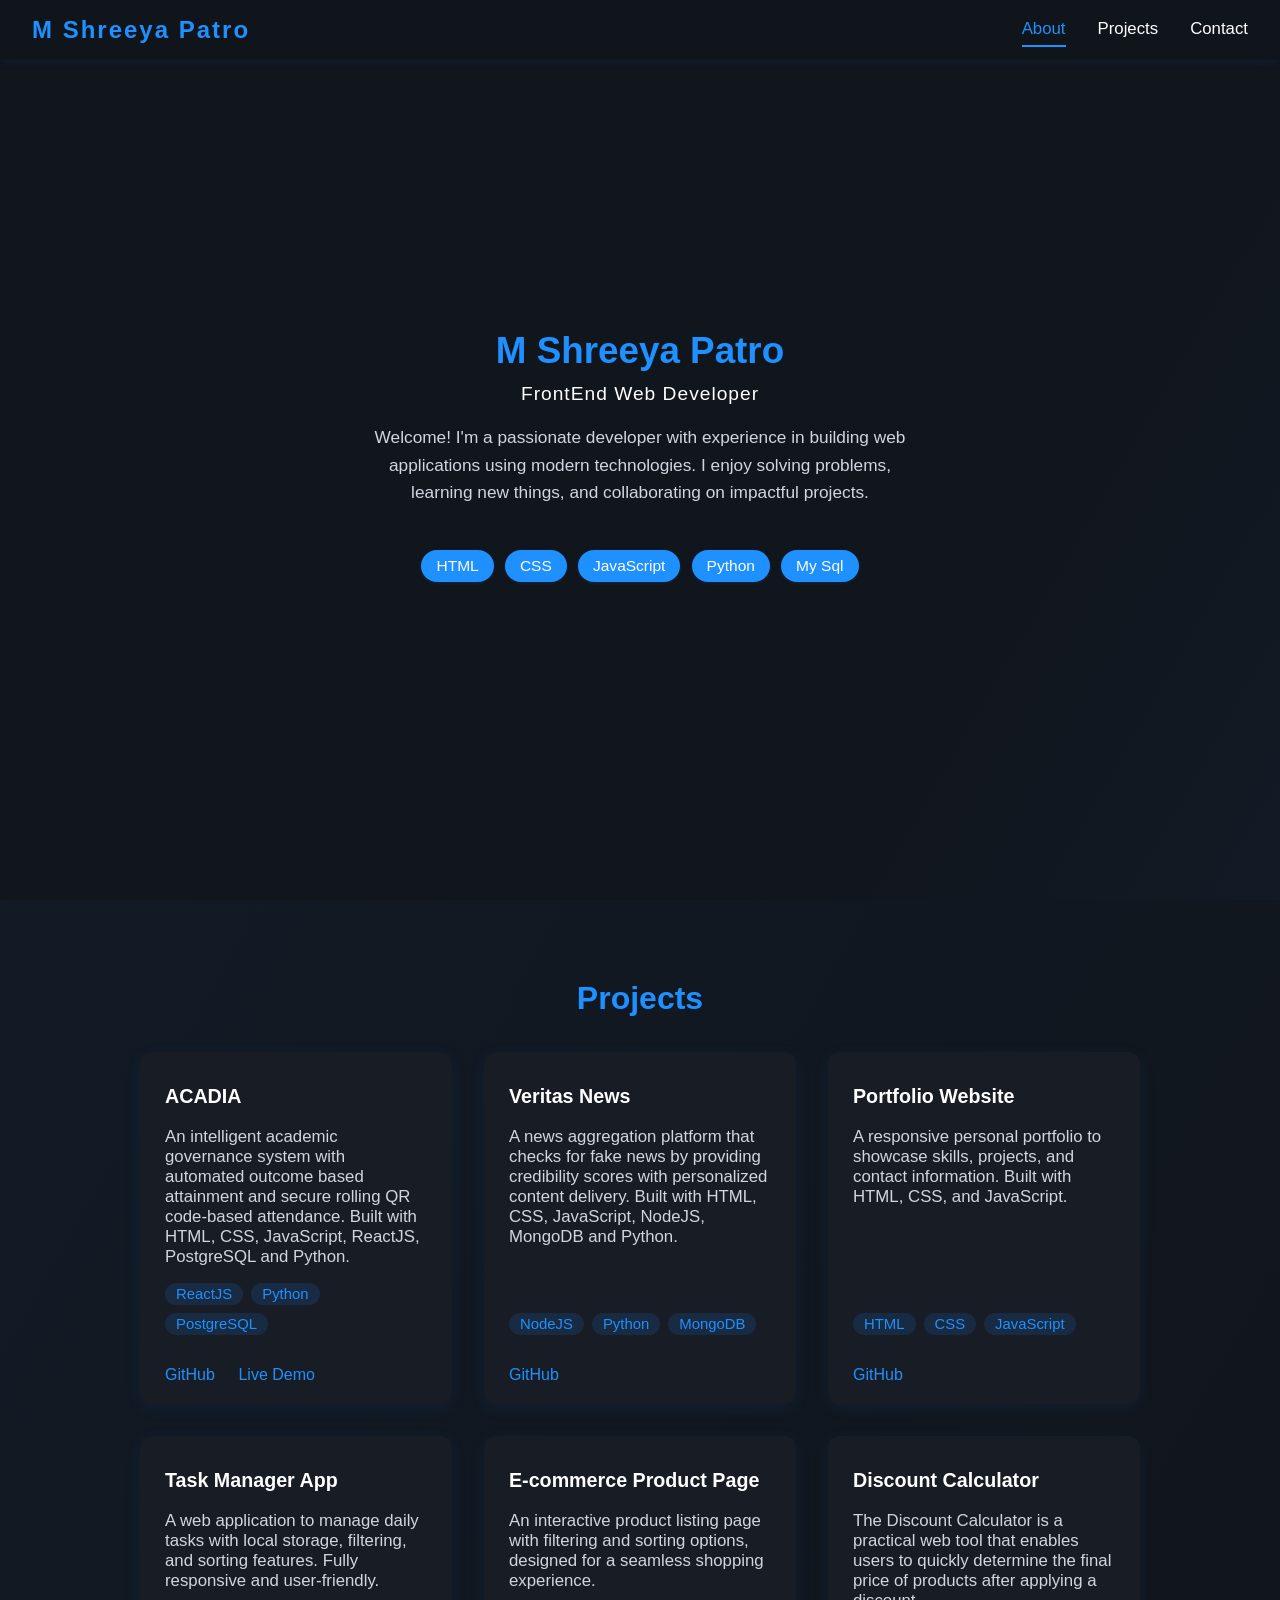
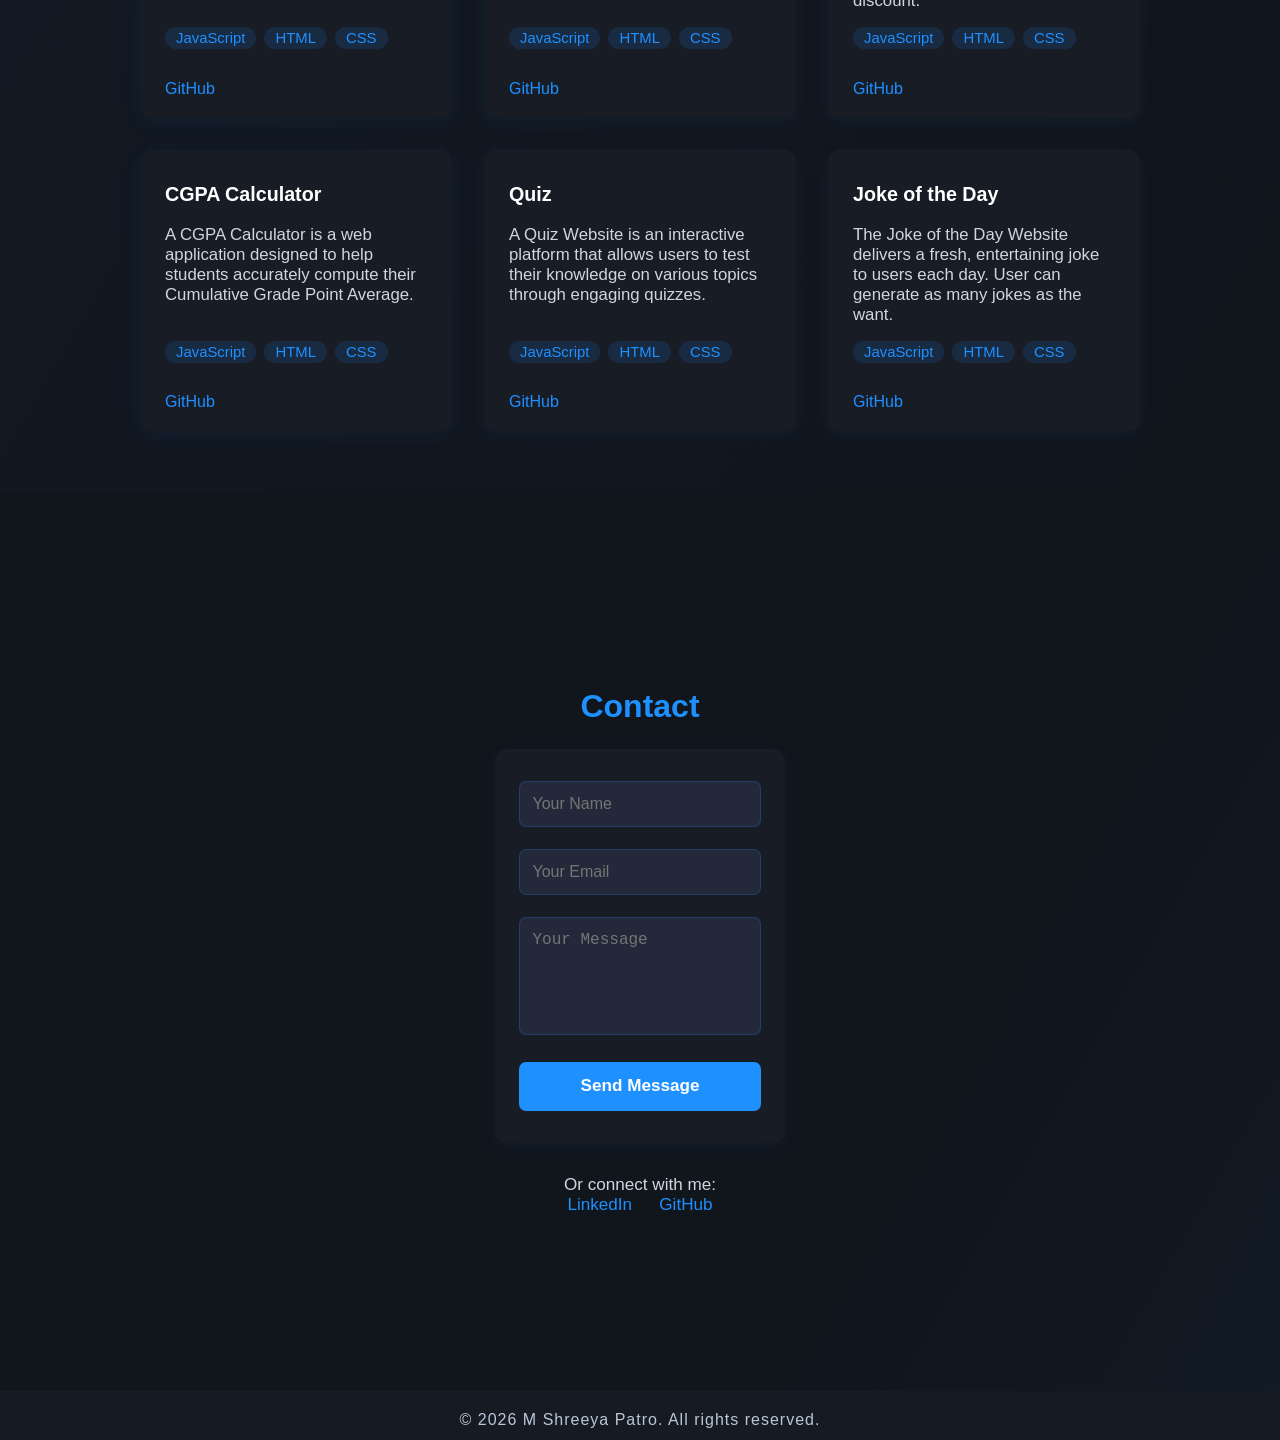
==== index.html @ d3313100 "Rename portfolio.html to index.html" ====
<!DOCTYPE html>
<html lang="en">
<head>
  <meta charset="UTF-8">
  <meta name="viewport" content="width=device-width, initial-scale=1">
  <title>M Shreeya Patro - Portfolio</title>
  <meta name="description" content="Personal portfolio showcasing skills and projects.">
 <link rel="stylesheet" href="portfolio.css">
</head>
<body>
  <!-- NAVIGATION -->
  <nav>
    <a href="#about" class="nav-logo">M Shreeya Patro</a>
    <div class="nav-links" id="navLinks">
      <a href="#about" class="active">About</a>
      <a href="#projects">Projects</a>
      <a href="#contact">Contact</a>
    </div>
    <div class="nav-toggle" id="navToggle" aria-label="Open navigation" tabindex="0">
      <span></span><span></span><span></span>
    </div>
  </nav>

  <!-- ABOUT SECTION -->
  <section id="about">
    
    <div class="about-title">M Shreeya Patro</div>
    <div class="about-role">FrontEnd Web Developer</div>
    <div class="about-desc">
      Welcome! I'm a passionate developer with experience in building web applications using modern technologies.  
      I enjoy solving problems, learning new things, and collaborating on impactful projects.
    </div>
    <div class="about-skills">
      <span class="skill-badge">HTML</span>
      <span class="skill-badge">CSS</span>
      <span class="skill-badge">JavaScript</span>
      <span class="skill-badge">Python</span>
      <span class="skill-badge">My Sql</span>
    </div>
  </section>

  <!-- PROJECTS SECTION -->
  <section id="projects">
    <div class="projects-title">Projects</div>
    <div class="projects-grid">
      <div class="project-card">
        <div class="project-title">ACADIA</div>
        <div class="project-desc">
          An intelligent academic governance system with automated outcome based attainment and secure rolling QR code-based attendance. Built with HTML, CSS, JavaScript, ReactJS, PostgreSQL and Python.
        </div>
        <div class="project-tags">
          <span class="project-tag">ReactJS</span>
          <span class="project-tag">Python</span>
          <span class="project-tag">PostgreSQL</span>
        </div>
        <div class="project-links">
          <a href="https://github.com/mshreeyapatro/ACADIA-CO-PO-MAPPING-SYSTEM" class="project-link" target="_blank">GitHub</a>
          <a href="https://smart-qr-attend.vercel.app/" class="project-link" target="_blank">Live Demo</a>
        </div>
      </div>
      <div class="project-card">
        <div class="project-title">Veritas News</div>
        <div class="project-desc">
          A news aggregation platform that checks for fake news by providing credibility scores with personalized content delivery. Built with HTML, CSS, JavaScript, NodeJS, MongoDB and Python.
        </div>
        <div class="project-tags">
          <span class="project-tag">NodeJS</span>
          <span class="project-tag">Python</span>
          <span class="project-tag">MongoDB</span>
        </div>
        <div class="project-links">
          <a href="https://github.com/mshreeyapatro/Veritas-News" class="project-link" target="_blank">GitHub</a>
        </div>
      </div>
      <div class="project-card">
        <div class="project-title">Portfolio Website</div>
        <div class="project-desc">
          A responsive personal portfolio to showcase skills, projects, and contact information. Built with HTML, CSS, and JavaScript.
        </div>
        <div class="project-tags">
          <span class="project-tag">HTML</span>
          <span class="project-tag">CSS</span>
          <span class="project-tag">JavaScript</span>
        </div>
        <div class="project-links">
          <a href="https://github.com/mshreeyapatro/M_Shreeya_Patro_Portfolio" class="project-link" target="_blank">GitHub</a>
        </div>
      </div>
      <div class="project-card">
        <div class="project-title">Task Manager App</div>
        <div class="project-desc">
          A web application to manage daily tasks with local storage, filtering, and sorting features. Fully responsive and user-friendly.
        </div>
        <div class="project-tags">
          <span class="project-tag">JavaScript</span>
          <span class="project-tag">HTML</span>
          <span class="project-tag">CSS</span>
        </div>
        <div class="project-links">
          <a href="https://github.com/mshreeyapatro/Task-4-Portfolio-Task-Manager-Product-Listing-Page" class="project-link" target="_blank">GitHub</a>
        </div>
      </div>
      <div class="project-card">
        <div class="project-title">E-commerce Product Page</div>
        <div class="project-desc">
          An interactive product listing page with filtering and sorting options, designed for a seamless shopping experience.
        </div>
        <div class="project-tags">
          <span class="project-tag">JavaScript</span>
          <span class="project-tag">HTML</span>
          <span class="project-tag">CSS</span>
        </div>
        <div class="project-links">
          <a href="https://github.com/mshreeyapatro/Task-4-Portfolio-Task-Manager-Product-Listing-Page" class="project-link" target="_blank">GitHub</a>
        </div>
      </div>
       <div class="project-card">
        <div class="project-title">Discount Calculator</div>
        <div class="project-desc">
          The Discount Calculator is a practical web tool that enables users to quickly determine the final price of products after applying a discount.
        </div>
        <div class="project-tags">
          <span class="project-tag">JavaScript</span>
          <span class="project-tag">HTML</span>
          <span class="project-tag">CSS</span>
        </div>
        <div class="project-links">
          <a href="https://github.com/mshreeyapatro/Task1-Discount-Calculator-Project" class="project-link" target="_blank">GitHub</a>
        </div>
      </div>
       <div class="project-card">
        <div class="project-title">CGPA Calculator</div>
        <div class="project-desc">
          A CGPA Calculator is a web application designed to help students accurately compute their Cumulative Grade Point Average. 
        </div>
        <div class="project-tags">
          <span class="project-tag">JavaScript</span>
          <span class="project-tag">HTML</span>
          <span class="project-tag">CSS</span>
        </div>
        <div class="project-links">
          <a href="https://github.com/mshreeyapatro/Task-2-CGPA-Calculator" class="project-link" target="_blank">GitHub</a>
        </div>
      </div>
       <div class="project-card">
        <div class="project-title">Quiz </div>
        <div class="project-desc">
          A Quiz Website is an interactive platform that allows users to test their knowledge on various topics through engaging quizzes. 
        </div>
        <div class="project-tags">
          <span class="project-tag">JavaScript</span>
          <span class="project-tag">HTML</span>
          <span class="project-tag">CSS</span>
        </div>
        <div class="project-links">
          <a href="https://github.com/mshreeyapatro/Task-3-Quiz-and-Joke-Website" class="project-link" target="_blank">GitHub</a>
        </div>
      </div>
       <div class="project-card">
        <div class="project-title">Joke of the Day</div>
        <div class="project-desc">
          The Joke of the Day Website delivers a fresh, entertaining joke to users each day. User can generate as many jokes as the want.
        </div>
        <div class="project-tags">
          <span class="project-tag">JavaScript</span>
          <span class="project-tag">HTML</span>
          <span class="project-tag">CSS</span>
        </div>
        <div class="project-links">
          <a href="https://github.com/mshreeyapatro/Task-3-Quiz-and-Joke-Website" class="project-link" target="_blank">GitHub</a>
        </div>
      </div>
    </div>
  </section>

  <!-- CONTACT SECTION -->
  <section id="contact">
    <div class="contact-title">Contact</div>
    <form class="contact-form" id="contactForm" autocomplete="off">
      <input type="text" name="name" placeholder="Your Name" required>
      <input type="email" name="email" placeholder="Your Email" required>
      <textarea name="message" rows="5" placeholder="Your Message" required></textarea>
      <button type="submit">Send Message</button>
      <div id="formMsg" style="color:var(--blue);font-size:1.05rem;margin-top:0.5rem;display:none;"></div>
    </form>
    <div class="contact-info">
      <div>Or connect with me:</div>
      <a href="https://linkedin.com/m-shreeya-patro/" target="_blank">LinkedIn</a>
      <a href="https://github.com/mshreeyapatro" target="_blank">GitHub</a>
    </div>
  </section>

  <footer>
    &copy; 2026 M Shreeya Patro. All rights reserved.
  </footer>

 <script src="portfolio.js"></script>
</body>
</html>
---- portfolio.css ----
:root {
    --black: #11151c;
    --blue: #1e90ff;
    --white: #ffffff;
    --gray: #f6f7fb;
    --nav-height: 60px;
}
* { box-sizing: border-box; margin: 0; padding: 0; }
html { scroll-behavior: smooth; }
body {
    font-family: 'Segoe UI', 'Arial', sans-serif;
    background: var(--black);
    color: var(--white);
    min-height: 100vh;
}
/* NAVIGATION */
nav {
    position: fixed;
    top: 0; left: 0; right: 0;
    height: var(--nav-height);
    background: rgba(17,21,28,0.97);
    display: flex;
    align-items: center;
    justify-content: space-between;
    padding: 0 2rem;
    z-index: 100;
    box-shadow: 0 2px 8px rgba(30,144,255,0.08);
}
.nav-logo {
    font-size: 1.5rem;
    font-weight: bold;
    letter-spacing: 2px;
    color: var(--blue);
    text-decoration: none;
}
.nav-links {
    display: flex;
    gap: 2rem;
}
.nav-links a {
    color: var(--white);
    text-decoration: none;
    font-size: 1.05rem;
    font-weight: 500;
    padding: 6px 0;
    border-bottom: 2px solid transparent;
    transition: border-color 0.2s;
}
.nav-links a:hover, .nav-links a.active {
    border-bottom: 2px solid var(--blue);
    color: var(--blue);
}
.nav-toggle {
    display: none;
    flex-direction: column;
    cursor: pointer;
    gap: 4px;
}
.nav-toggle span {
    width: 26px;
    height: 3px;
    background: var(--white);
    border-radius: 2px;
    transition: all 0.3s;
}
/* HERO / ABOUT SECTION */
section {
    padding: 80px 0 60px 0;
    min-height: 100vh;
    display: flex;
    align-items: center;
    justify-content: center;
    flex-direction: column;
    scroll-margin-top: var(--nav-height);
}
#about {
    background: linear-gradient(120deg, var(--black) 70%, #1e90ff0a 100%);
    text-align: center;
}
.avatar {
    width: 120px;
    height: 120px;
    border-radius: 50%;
    object-fit: cover;
    border: 4px solid var(--blue);
    margin-bottom: 1.5rem;
    background: var(--gray);
}
.about-title {
    font-size: 2.3rem;
    font-weight: bold;
    margin-bottom: 0.7rem;
    color: var(--blue);
}
.about-role {
    font-size: 1.2rem;
    color: var(--white);
    margin-bottom: 1.2rem;
    letter-spacing: 1px;
}
.about-desc {
    max-width: 550px;
    margin: 0 auto 1.5rem auto;
    color: #d0d6e0;
    font-size: 1.08rem;
    line-height: 1.6;
}
.about-skills {
    margin-top: 1.2rem;
    display: flex;
    flex-wrap: wrap;
    gap: 0.7rem;
    justify-content: center;
}
.skill-badge {
    background: var(--blue);
    color: var(--white);
    border-radius: 16px;
    padding: 7px 15px;
    font-size: 0.97rem;
    font-weight: 500;
    box-shadow: 0 1px 4px #1e90ff22;
    margin-bottom: 0.5rem;
}
/* PROJECTS SECTION */
#projects {
    background: linear-gradient(120deg, #1e90ff0a 0%, var(--black) 100%);
}
.projects-title {
    font-size: 2rem;
    color: var(--blue);
    margin-bottom: 2.2rem;
    text-align: center;
    font-weight: bold;
}
.projects-grid {
    display: grid;
    grid-template-columns: repeat(auto-fit, minmax(310px, 1fr));
    gap: 2rem;
    max-width: 1000px;
    margin: 0 auto;
}
.project-card {
    background: #181c25;
    border-radius: 12px;
    box-shadow: 0 4px 18px #1e90ff11;
    padding: 2rem 1.5rem 1.2rem 1.5rem;
    display: flex;
    flex-direction: column;
    gap: 1rem;
    transition: transform 0.15s, box-shadow 0.2s;
    border: 1.5px solid transparent;
}
.project-card:hover {
    transform: translateY(-7px) scale(1.02);
    box-shadow: 0 8px 32px #1e90ff22;
    border-color: var(--blue);
}
.project-title {
    color: var(--white);
    font-size: 1.23rem;
    font-weight: 600;
    margin-bottom: 0.2rem;
}
.project-desc {
    color: #d0d6e0;
    font-size: 1.05rem;
    flex: 1;
}
.project-tags {
    display: flex;
    gap: 0.5rem;
    flex-wrap: wrap;
    margin-bottom: 0.4rem;
}
.project-tag {
    background: #1e90ff22;
    color: var(--blue);
    border-radius: 12px;
    padding: 3px 11px;
    font-size: 0.93rem;
    font-weight: 500;
}
.project-links {
    margin-top: 0.5rem;
}
.project-link {
    color: var(--blue);
    text-decoration: none;
    font-weight: 500;
    margin-right: 1.2rem;
    transition: color 0.2s;
}
.project-link:hover {
    color: #63b3ff;
    text-decoration: underline;
}
/* CONTACT SECTION */
#contact {
    background: linear-gradient(120deg, var(--black) 70%, #1e90ff0a 100%);
}
.contact-title {
    font-size: 2rem;
    color: var(--blue);
    margin-bottom: 1.5rem;
    font-weight: bold;
    text-align: center;
}
.contact-form {
    max-width: 420px;
    margin: 0 auto;
    background: #181c25;
    border-radius: 12px;
    padding: 2rem 1.5rem;
    box-shadow: 0 4px 18px #1e90ff11;
    display: flex;
    flex-direction: column;
    gap: 1.1rem;
}
.contact-form input, .contact-form textarea {
    width: 100%;
    padding: 0.8rem;
    border-radius: 7px;
    border: 1.5px solid #1e90ff33;
    background: #23293a;
    color: var(--white);
    font-size: 1rem;
    margin-bottom: 0.3rem;
    transition: border-color 0.2s;
    resize: none;
}
.contact-form input:focus, .contact-form textarea:focus {
    outline: none;
    border-color: var(--blue);
}
.contact-form button {
    background: var(--blue);
    color: var(--white);
    border: none;
    border-radius: 7px;
    padding: 0.9rem 0;
    font-size: 1.07rem;
    font-weight: 600;
    cursor: pointer;
    transition: background 0.2s;
    margin-top: 0.3rem;
}
.contact-form button:hover {
    background: #156fcc;
}
.contact-info {
    margin-top: 2rem;
    text-align: center;
    color: #d0d6e0;
    font-size: 1.07rem;
}
.contact-info a {
    color: var(--blue);
    text-decoration: none;
    margin: 0 0.7rem;
    font-weight: 500;
}
.contact-info a:hover {
    text-decoration: underline;
    color: #63b3ff;
}
/* FOOTER */
footer {
    text-align: center;
    padding: 1.2rem 0 0.7rem 0;
    color: #b9c7d8;
    font-size: 1rem;
    background: #161a22;
    margin-top: 0;
    letter-spacing: 1px;
}
/* RESPONSIVE */
@media (max-width: 900px) {
    .projects-grid {
    grid-template-columns: 1fr;
    }
    nav {
    padding: 0 1rem;
    }
}
@media (max-width: 700px) {
    .about-title { font-size: 1.55rem; }
    .projects-title, .contact-title { font-size: 1.3rem; }
    section { padding: 70px 0 45px 0; }
    .contact-form { padding: 1.2rem 0.7rem; }
}
@media (max-width: 600px) {
    nav {
    flex-direction: row;
    padding: 0 0.7rem;
    height: auto;
    }
    .nav-links {
    position: absolute;
    top: var(--nav-height);
    left: 0;
    width: 100vw;
    background: #181c25ee;
    flex-direction: column;
    gap: 0;
    display: none;
    z-index: 99;
    }
    .nav-links.open {
    display: flex;
    animation: fadeIn 0.2s;
    }
    .nav-links a {
    padding: 16px 0;
    border-bottom: 1px solid #23293a;
    text-align: center;
    font-size: 1.13rem;
    }
    .nav-toggle {
    display: flex;
    }
    section {
    padding: 65px 0 40px 0;
    }
}
@keyframes fadeIn {
    from { opacity: 0; }
    to { opacity: 1; }
}
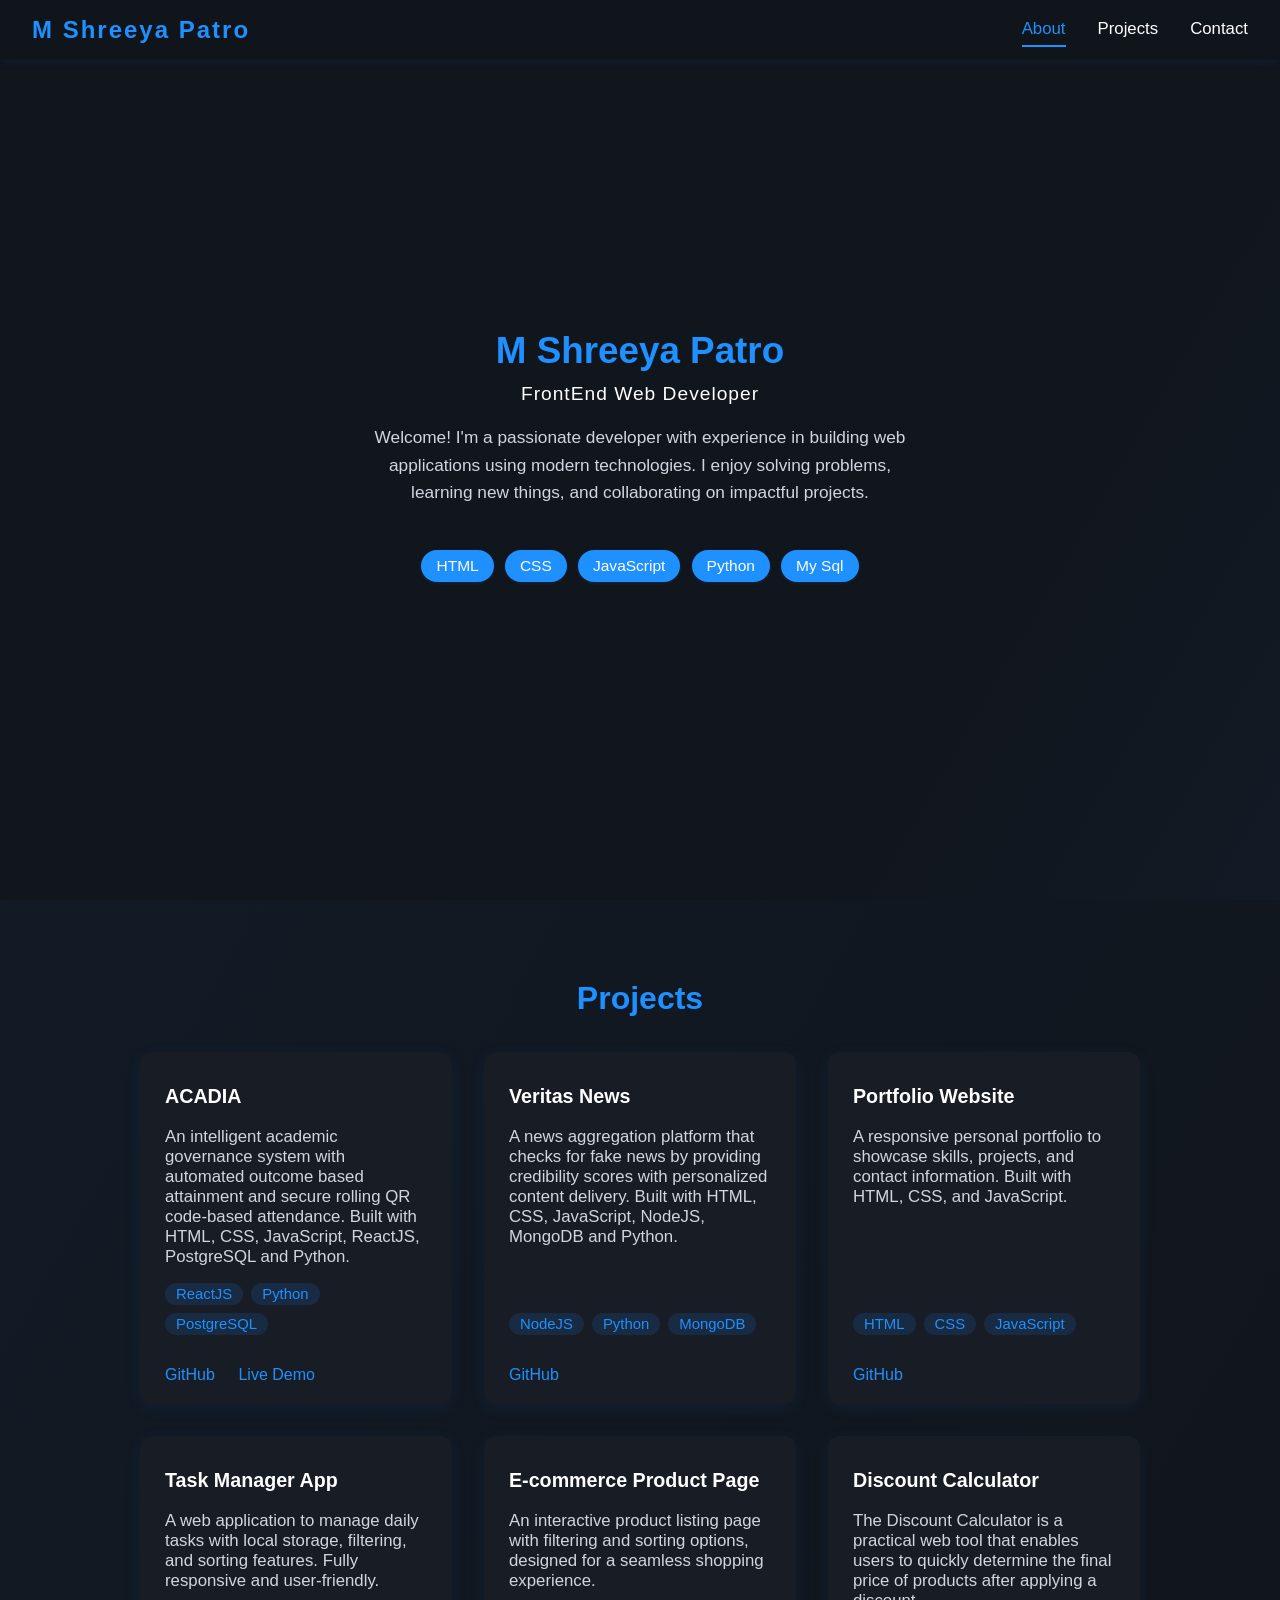
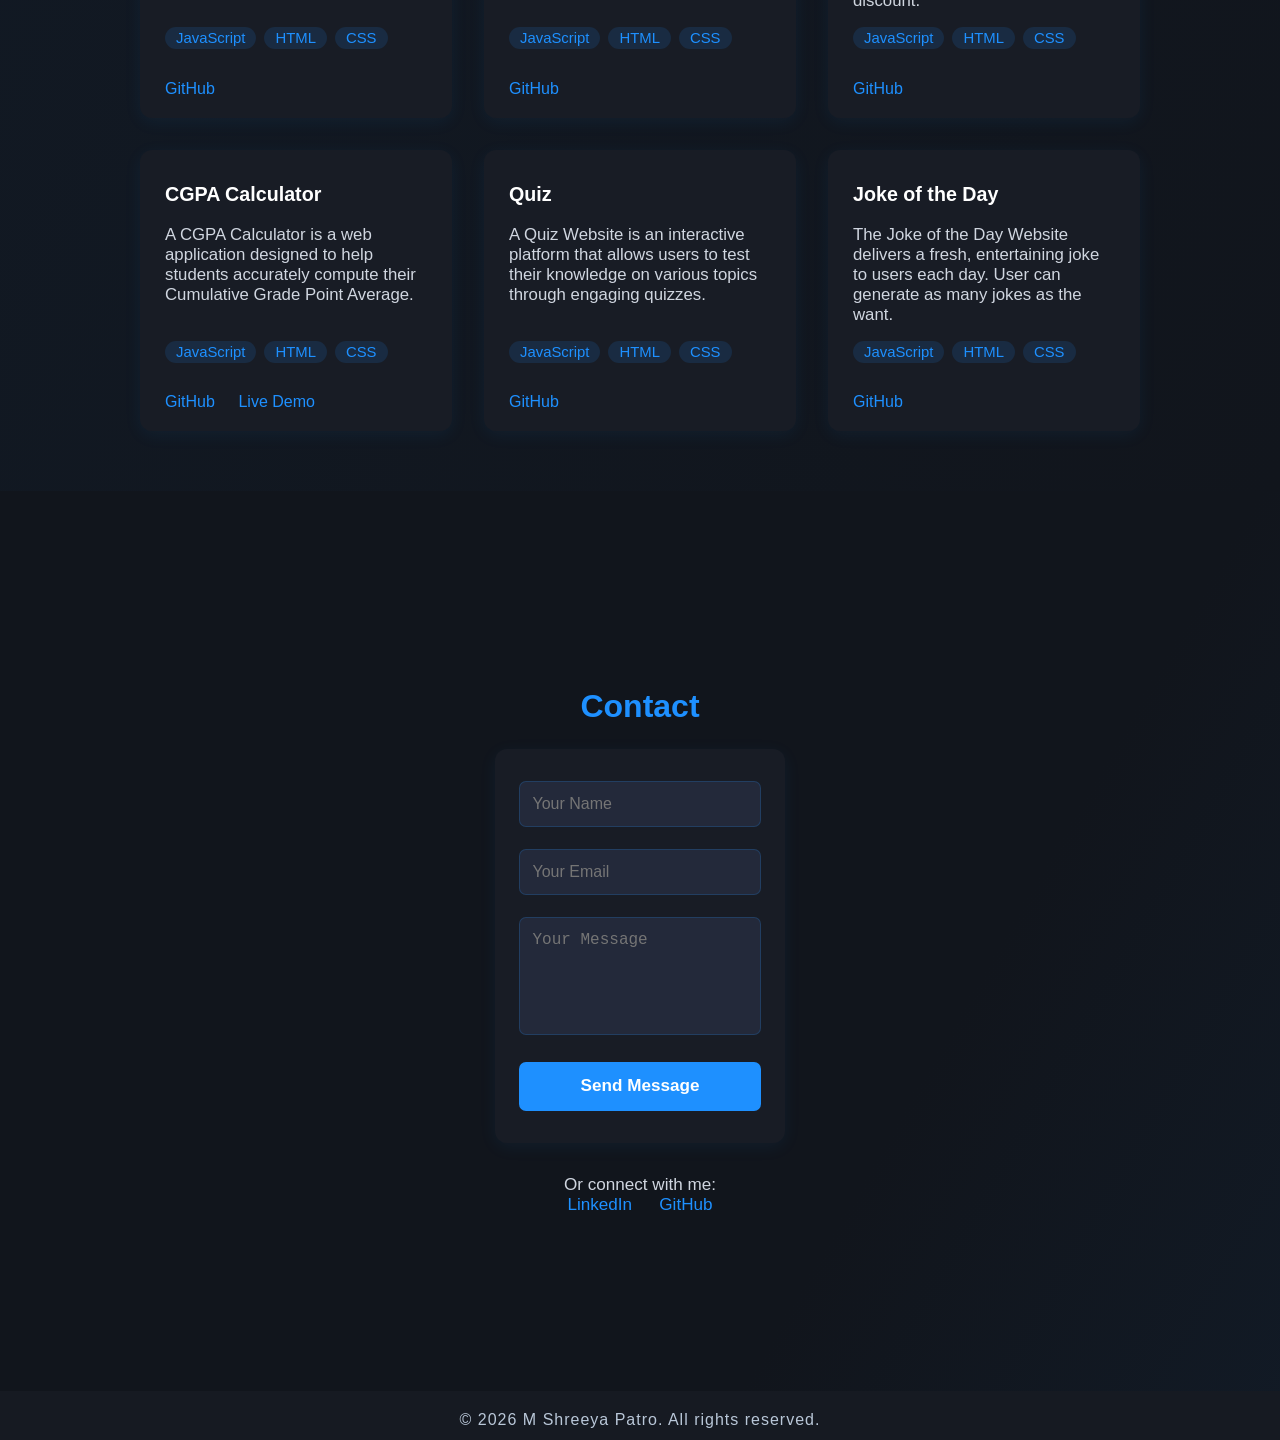
==== commit 1c3fb331: "Resolve merge conflicts" ====
--- a/index.html
+++ b/index.html
@@ -140,6 +140,7 @@
         </div>
         <div class="project-links">
           <a href="https://github.com/mshreeyapatro/Task-2-CGPA-Calculator" class="project-link" target="_blank">GitHub</a>
+          <a href="https://mshreeyapatro.github.io/Task-2-CGPA-Calculator/" class="project-link" target="_blank">Live Demo</a>
         </div>
       </div>
        <div class="project-card">
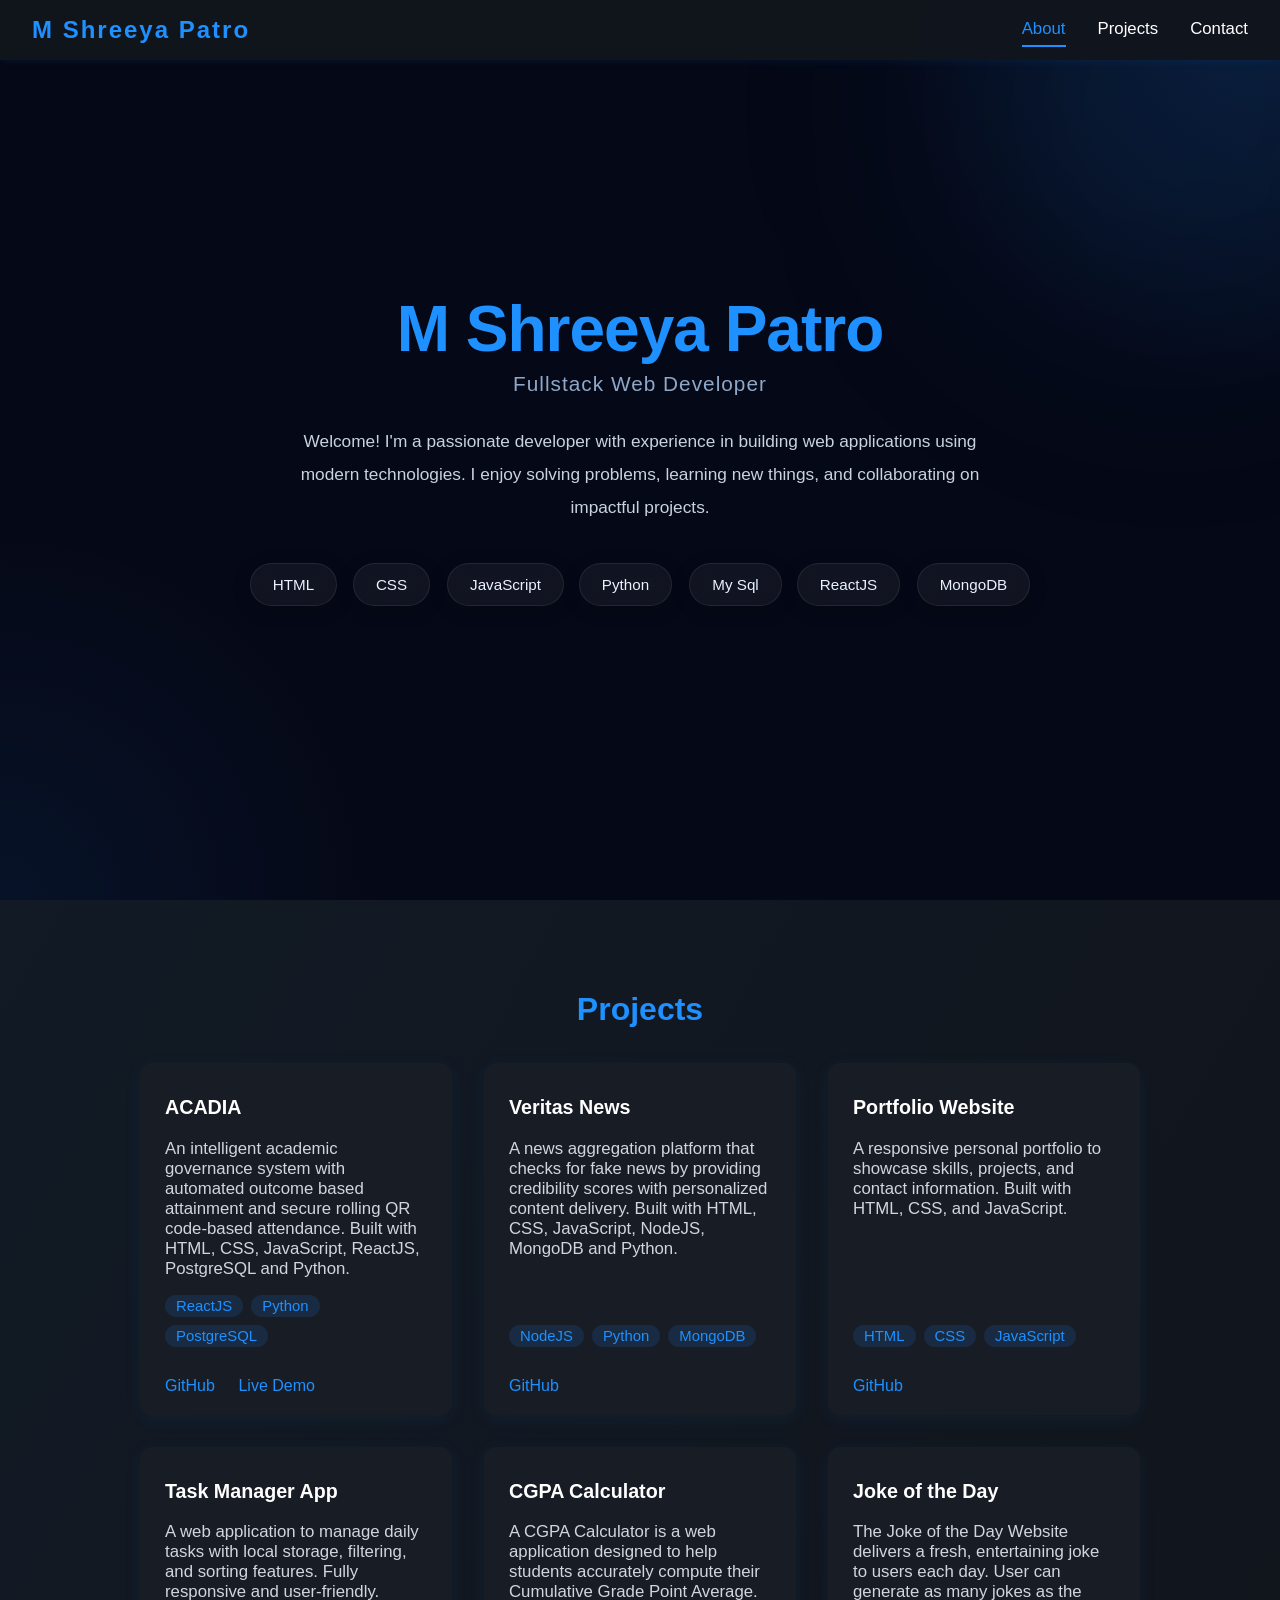
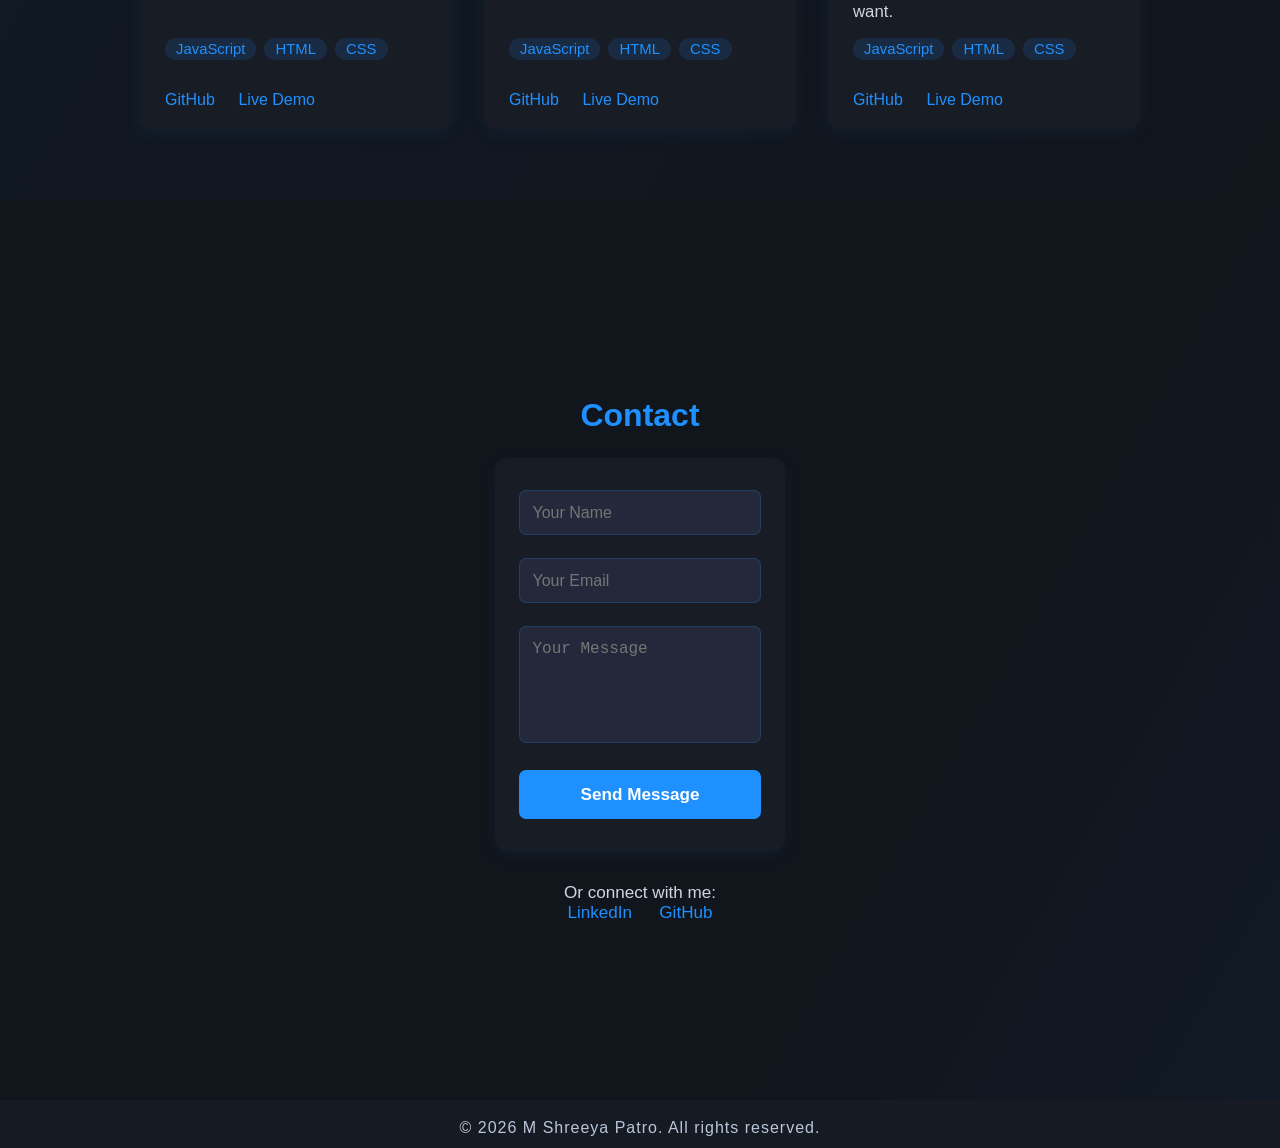
==== commit 39f53eec: "first commit" ====
--- a/index.html
+++ b/index.html
@@ -6,6 +6,9 @@
   <title>M Shreeya Patro - Portfolio</title>
   <meta name="description" content="Personal portfolio showcasing skills and projects.">
  <link rel="stylesheet" href="portfolio.css">
+ <style>
+  html { scroll-behavior: smooth; }
+</style>
 </head>
 <body>
   <!-- NAVIGATION -->
@@ -23,20 +26,24 @@
 
   <!-- ABOUT SECTION -->
   <section id="about">
+    <div class="about-content">
+      <div class="about-title">M Shreeya Patro</div>
+        <div class="about-role">Fullstack Web Developer</div>
+        <div class="about-desc">
+          Welcome! I'm a passionate developer with experience in building web applications using modern technologies.  
+          I enjoy solving problems, learning new things, and collaborating on impactful projects.
+        </div>
+        <div class="about-skills">
+          <span class="skill-badge">HTML</span>
+          <span class="skill-badge">CSS</span>
+          <span class="skill-badge">JavaScript</span>
+          <span class="skill-badge">Python</span>
+          <span class="skill-badge">My Sql</span>
+          <span class="skill-badge">ReactJS</span>
+          <span class="skill-badge">MongoDB</span>
+        </div>
+    </div>
     
-    <div class="about-title">M Shreeya Patro</div>
-    <div class="about-role">FrontEnd Web Developer</div>
-    <div class="about-desc">
-      Welcome! I'm a passionate developer with experience in building web applications using modern technologies.  
-      I enjoy solving problems, learning new things, and collaborating on impactful projects.
-    </div>
-    <div class="about-skills">
-      <span class="skill-badge">HTML</span>
-      <span class="skill-badge">CSS</span>
-      <span class="skill-badge">JavaScript</span>
-      <span class="skill-badge">Python</span>
-      <span class="skill-badge">My Sql</span>
-    </div>
   </section>
 
   <!-- PROJECTS SECTION -->
@@ -98,34 +105,7 @@
         </div>
         <div class="project-links">
           <a href="https://github.com/mshreeyapatro/Task-4-Portfolio-Task-Manager-Product-Listing-Page" class="project-link" target="_blank">GitHub</a>
-        </div>
-      </div>
-      <div class="project-card">
-        <div class="project-title">E-commerce Product Page</div>
-        <div class="project-desc">
-          An interactive product listing page with filtering and sorting options, designed for a seamless shopping experience.
-        </div>
-        <div class="project-tags">
-          <span class="project-tag">JavaScript</span>
-          <span class="project-tag">HTML</span>
-          <span class="project-tag">CSS</span>
-        </div>
-        <div class="project-links">
-          <a href="https://github.com/mshreeyapatro/Task-4-Portfolio-Task-Manager-Product-Listing-Page" class="project-link" target="_blank">GitHub</a>
-        </div>
-      </div>
-       <div class="project-card">
-        <div class="project-title">Discount Calculator</div>
-        <div class="project-desc">
-          The Discount Calculator is a practical web tool that enables users to quickly determine the final price of products after applying a discount.
-        </div>
-        <div class="project-tags">
-          <span class="project-tag">JavaScript</span>
-          <span class="project-tag">HTML</span>
-          <span class="project-tag">CSS</span>
-        </div>
-        <div class="project-links">
-          <a href="https://github.com/mshreeyapatro/Task1-Discount-Calculator-Project" class="project-link" target="_blank">GitHub</a>
+          <a href="https://mshreeyapatro.github.io/Tasklio_Smart_Todo_List/" class="project-link" target="_blank">Live Demo</a>
         </div>
       </div>
        <div class="project-card">
@@ -143,21 +123,7 @@
           <a href="https://mshreeyapatro.github.io/Task-2-CGPA-Calculator/" class="project-link" target="_blank">Live Demo</a>
         </div>
       </div>
-       <div class="project-card">
-        <div class="project-title">Quiz </div>
-        <div class="project-desc">
-          A Quiz Website is an interactive platform that allows users to test their knowledge on various topics through engaging quizzes. 
-        </div>
-        <div class="project-tags">
-          <span class="project-tag">JavaScript</span>
-          <span class="project-tag">HTML</span>
-          <span class="project-tag">CSS</span>
-        </div>
-        <div class="project-links">
-          <a href="https://github.com/mshreeyapatro/Task-3-Quiz-and-Joke-Website" class="project-link" target="_blank">GitHub</a>
-        </div>
-      </div>
-       <div class="project-card">
+      <div class="project-card">
         <div class="project-title">Joke of the Day</div>
         <div class="project-desc">
           The Joke of the Day Website delivers a fresh, entertaining joke to users each day. User can generate as many jokes as the want.
@@ -169,6 +135,7 @@
         </div>
         <div class="project-links">
           <a href="https://github.com/mshreeyapatro/Task-3-Quiz-and-Joke-Website" class="project-link" target="_blank">GitHub</a>
+          <a href ="https://mshreeyapatro.github.io/Joke_of_the_day/" class="project-link" target="_blank">Live Demo</a>
         </div>
       </div>
     </div>
--- a/portfolio.css
+++ b/portfolio.css
@@ -1,4 +1,3 @@
-
 :root {
     --black: #11151c;
     --blue: #1e90ff;
@@ -66,7 +65,7 @@
 }
 /* HERO / ABOUT SECTION */
 section {
-    padding: 80px 0 60px 0;
+    padding: 50px 0 30px 0;
     min-height: 100vh;
     display: flex;
     align-items: center;
@@ -75,9 +74,41 @@
     scroll-margin-top: var(--nav-height);
 }
 #about {
-    background: linear-gradient(120deg, var(--black) 70%, #1e90ff0a 100%);
-    text-align: center;
-}
+    min-height: 100vh;
+    padding: 120px 8%;
+    display: flex;
+    flex-direction: column;
+    justify-content: center;
+    align-items: center;
+    background:
+        radial-gradient(circle at top right, rgba(30,144,255,0.12), transparent 25%),
+        radial-gradient(circle at bottom left, rgba(30,144,255,0.08), transparent 25%),
+        #050816;
+    text-align: center;
+    position: relative;
+    overflow: hidden;
+}
+
+/* Optional glowing background effect */
+#about::before {
+    content: "";
+    position: absolute;
+    width: 450px;
+    height: 450px;
+    background: rgba(30,144,255,0.08);
+    filter: blur(120px);
+    border-radius: 50%;
+    top: -120px;
+    right: -120px;
+    z-index: 0;
+}
+
+.about-content {
+    position: relative;
+    z-index: 1;
+    max-width: 800px;
+}
+
 .avatar {
     width: 120px;
     height: 120px;
@@ -88,40 +119,57 @@
     background: var(--gray);
 }
 .about-title {
-    font-size: 2.3rem;
-    font-weight: bold;
-    margin-bottom: 0.7rem;
-    color: var(--blue);
+    font-size: 4rem;
+    font-weight: 800;
+    color: #1e90ff;
+    margin-bottom: 0.5rem;
+    letter-spacing: -1px;
+    line-height: 1.1;
+}
+.about-title span {
+    color: #1e90ff;
 }
 .about-role {
-    font-size: 1.2rem;
-    color: var(--white);
-    margin-bottom: 1.2rem;
+    font-size: 1.3rem;
+    color: #8ea8c9;
+    margin-bottom: 1.8rem;
     letter-spacing: 1px;
+    font-weight: 500;
 }
 .about-desc {
-    max-width: 550px;
-    margin: 0 auto 1.5rem auto;
-    color: #d0d6e0;
+    max-width: 700px;
+    margin: 0 auto;
+    color: #c8d2e0;
     font-size: 1.08rem;
-    line-height: 1.6;
+    line-height: 1.9;
+    margin-bottom: 2.5rem;
 }
 .about-skills {
     margin-top: 1.2rem;
     display: flex;
+    justify-content: center;
     flex-wrap: wrap;
-    gap: 0.7rem;
-    justify-content: center;
-}
+    gap: 1rem;
+}
+/* Professional Skill Buttons */
 .skill-badge {
-    background: var(--blue);
-    color: var(--white);
-    border-radius: 16px;
-    padding: 7px 15px;
-    font-size: 0.97rem;
-    font-weight: 500;
-    box-shadow: 0 1px 4px #1e90ff22;
-    margin-bottom: 0.5rem;
+    padding: 12px 22px;
+    border-radius: 999px;
+    background: rgba(255,255,255,0.05);
+    border: 1px solid rgba(255,255,255,0.08);
+    color: #eaf2ff;
+    font-size: 0.95rem;
+    font-weight: 500;
+    backdrop-filter: blur(10px);
+    transition: all 0.3s ease;
+    cursor: default;
+    box-shadow: 0 4px 20px rgba(0,0,0,0.15);
+}
+.skill-badge:hover {
+    transform: translateY(-4px);
+    background: #1e90ff;
+    border-color: #1e90ff;
+    box-shadow: 0 8px 25px rgba(30,144,255,0.35);
 }
 /* PROJECTS SECTION */
 #projects {
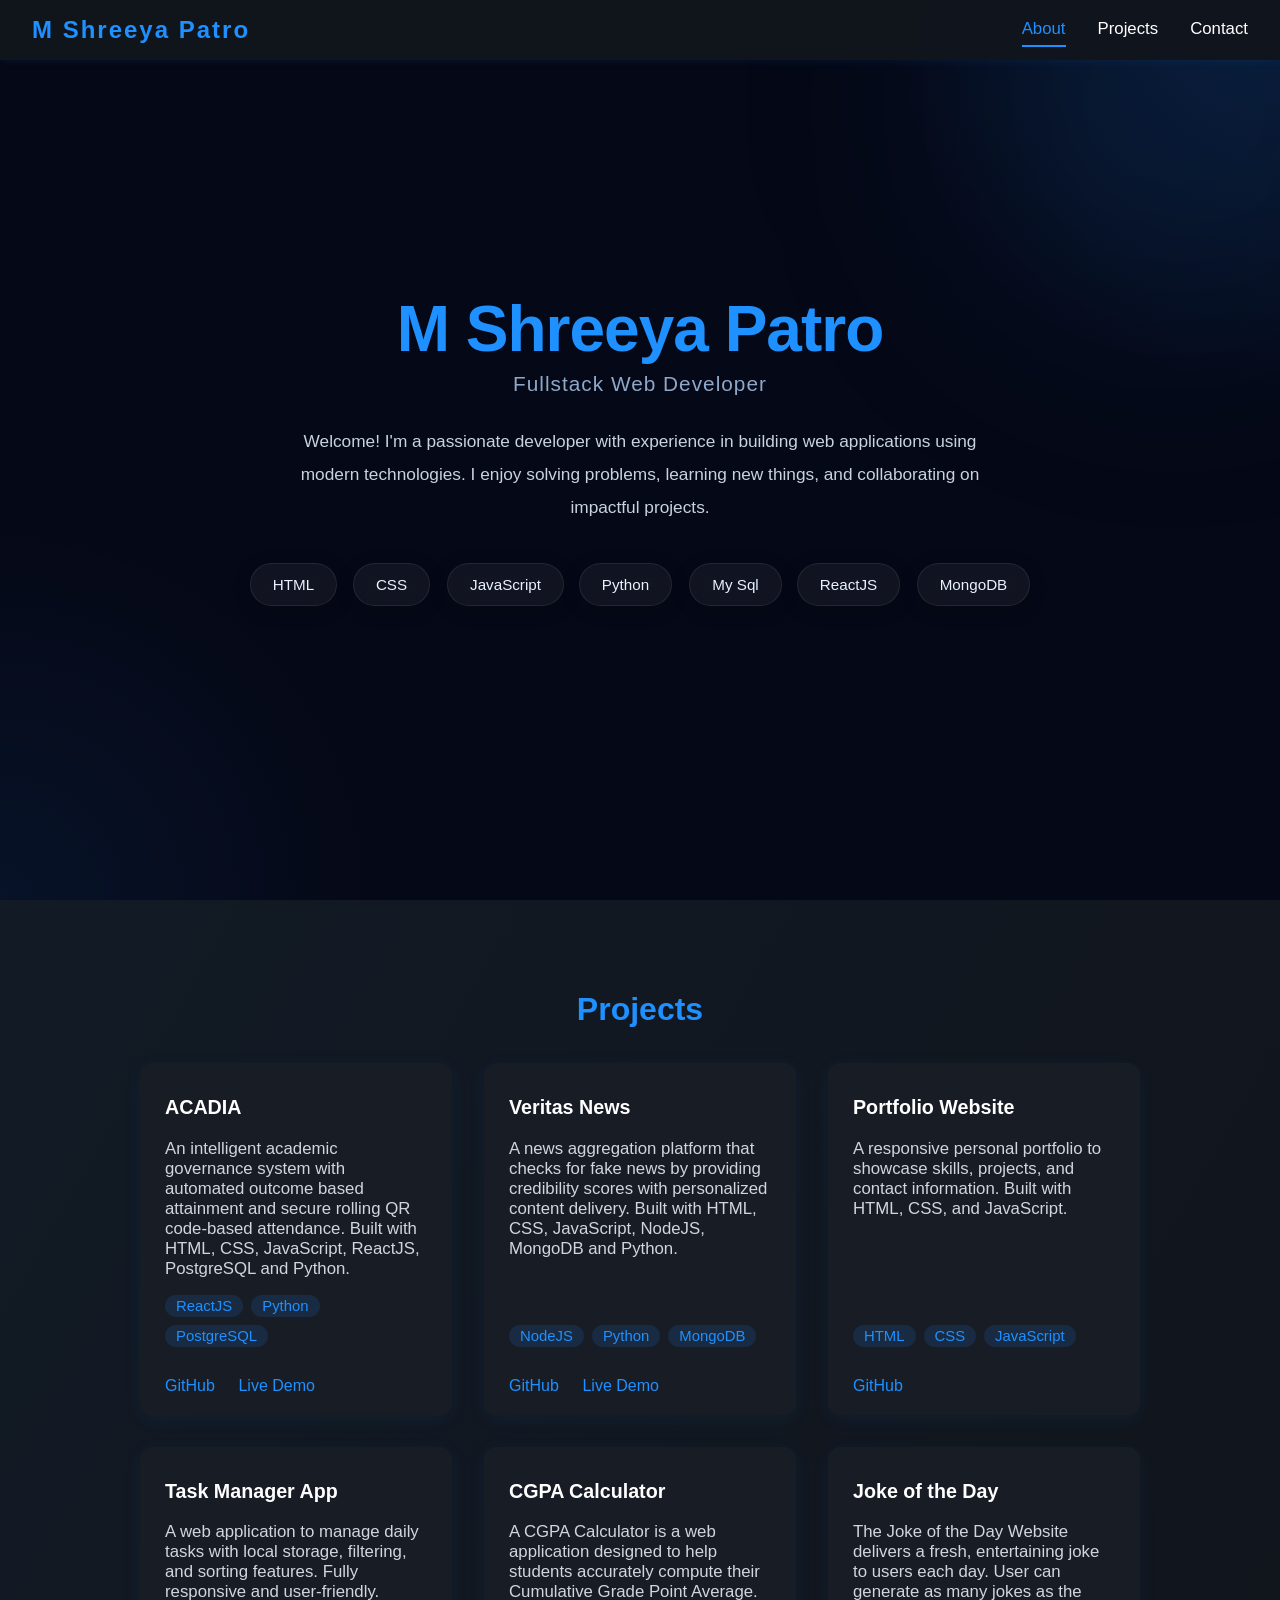
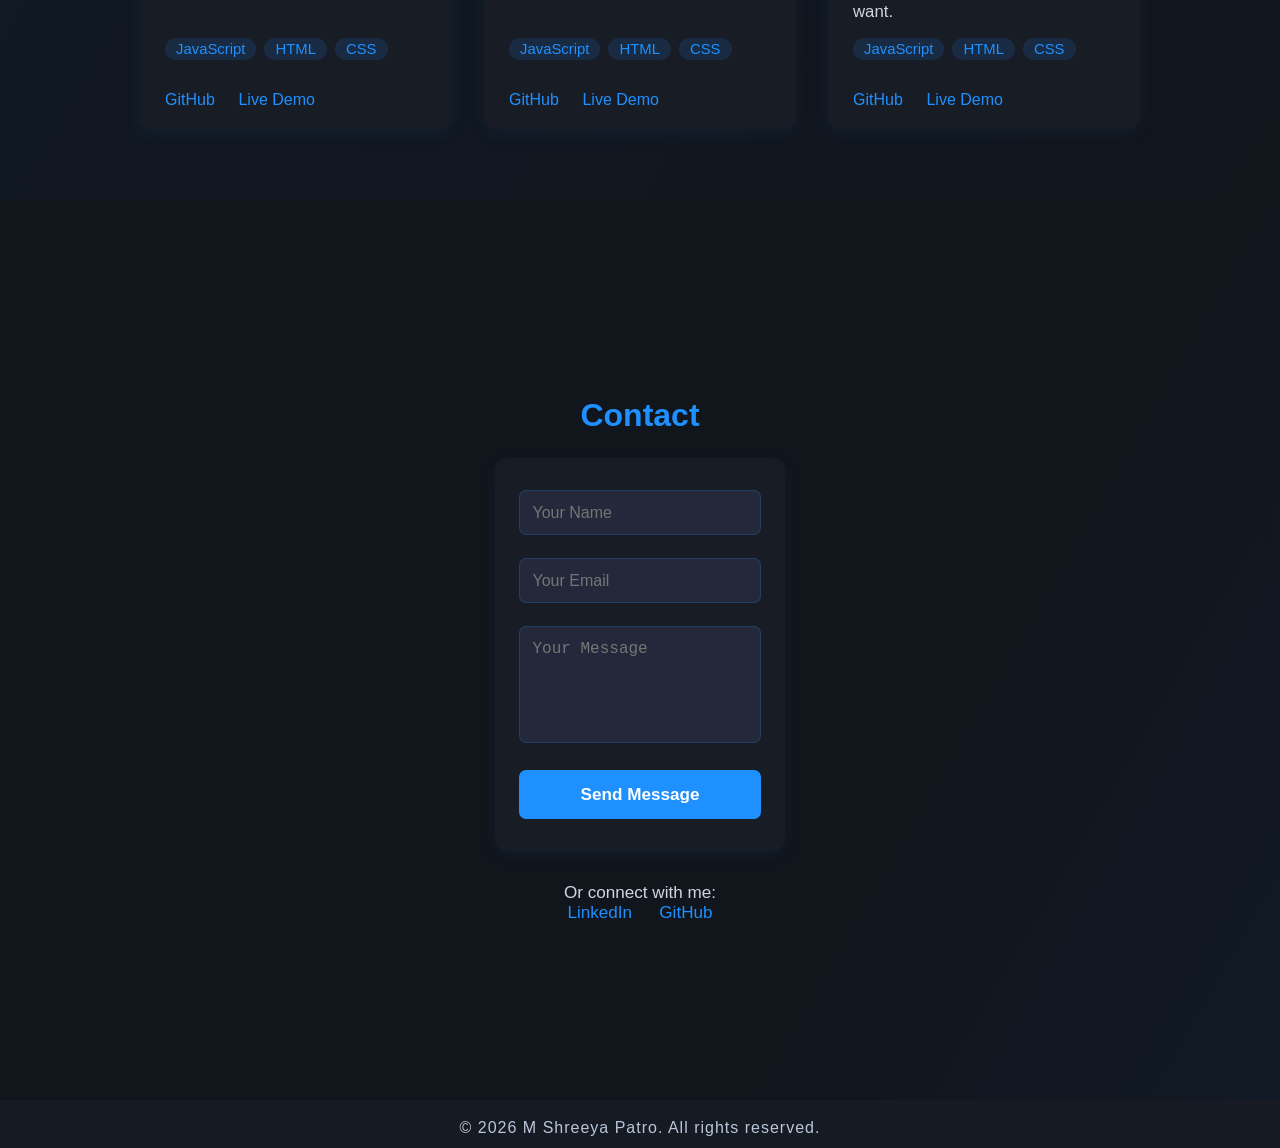
==== commit e2ca0f7b: "Project pushed" ====
--- a/index.html
+++ b/index.html
@@ -77,6 +77,7 @@
         </div>
         <div class="project-links">
           <a href="https://github.com/mshreeyapatro/Veritas-News" class="project-link" target="_blank">GitHub</a>
+          <a href="https://veritas-news-navy.vercel.app/" class="project-link" target="_blank">Live Demo</a>
         </div>
       </div>
       <div class="project-card">
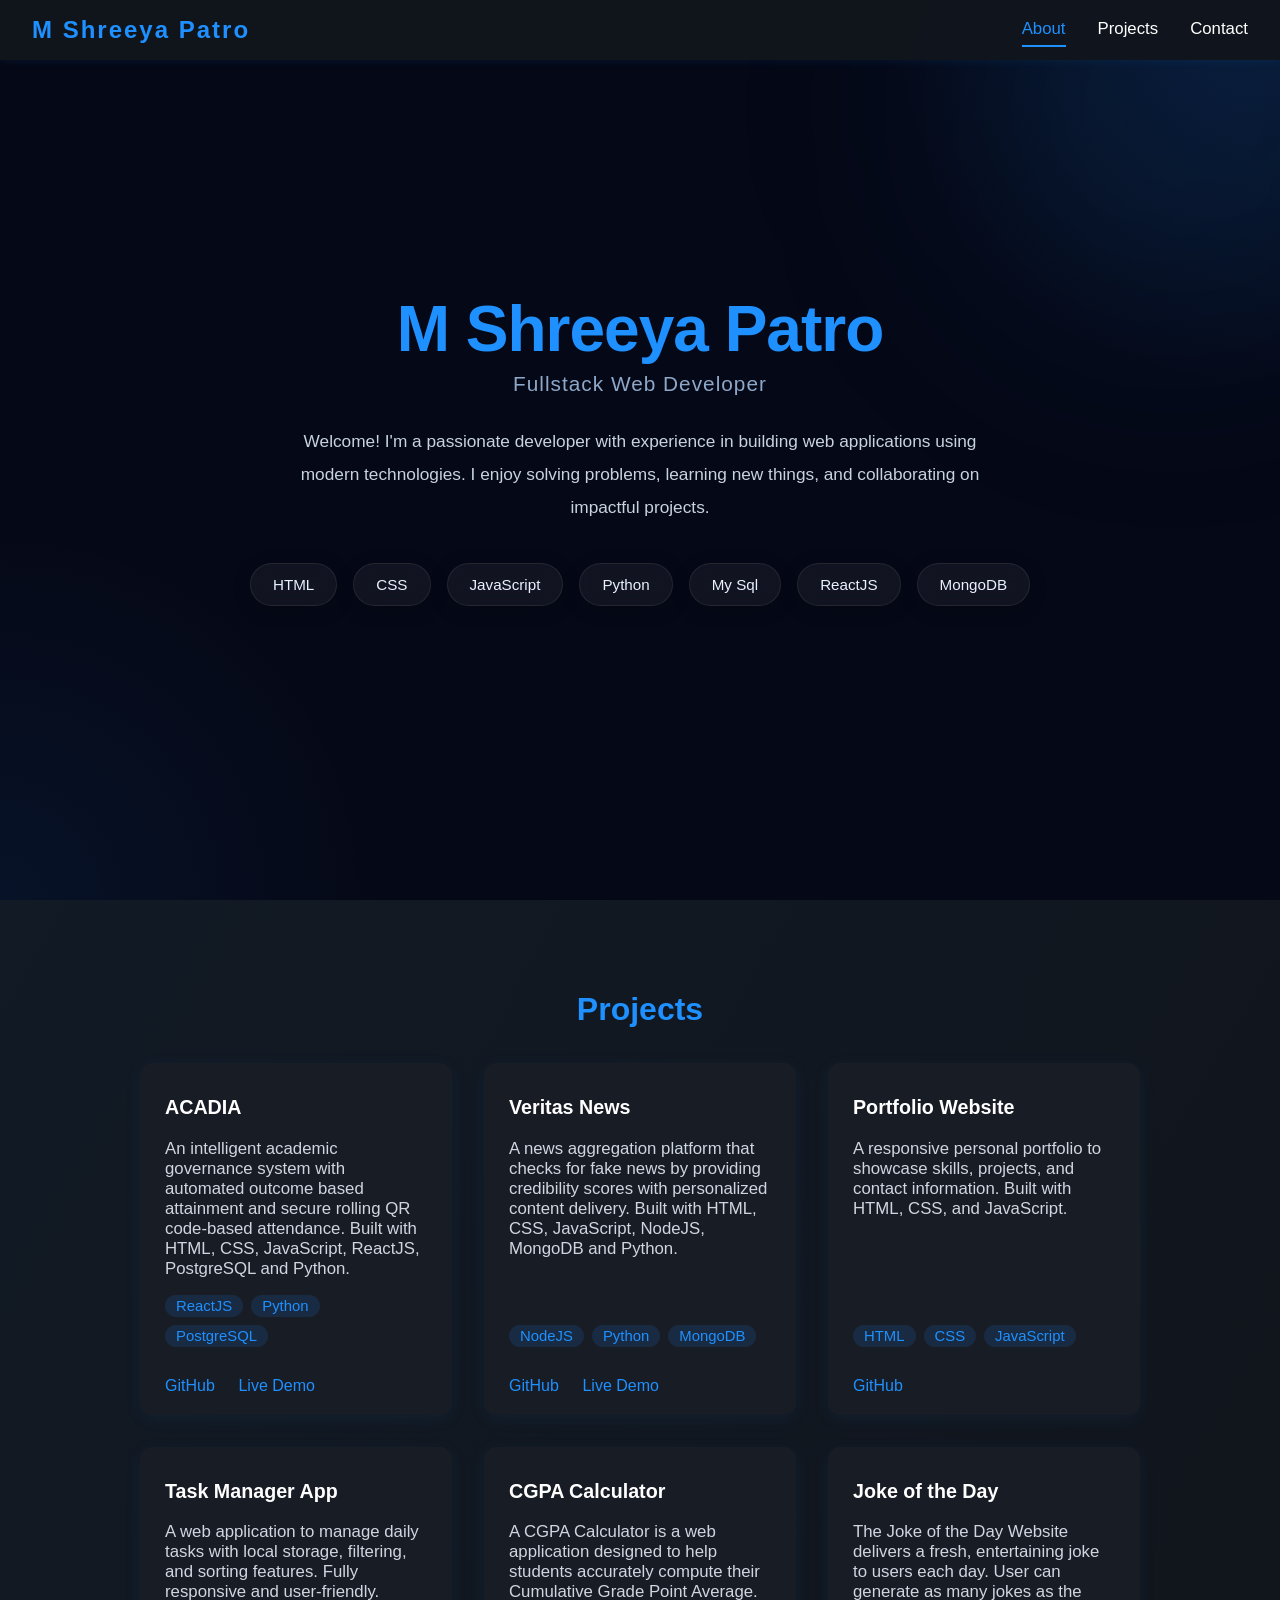
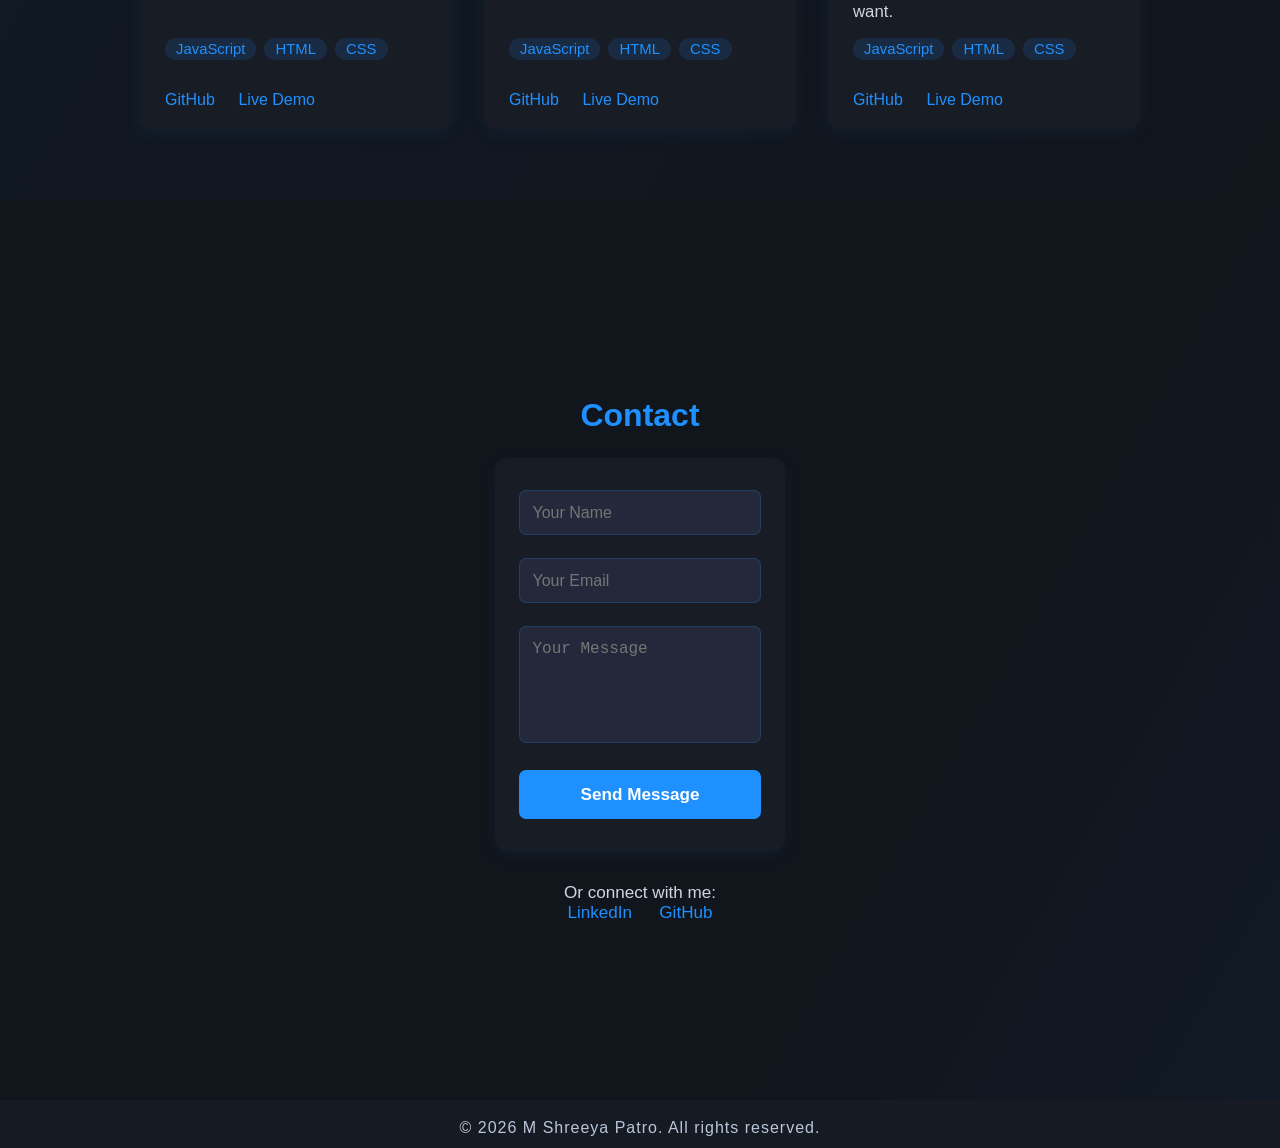
==== commit 1bd4afa0: "Project pushed" ====
--- a/index.html
+++ b/index.html
@@ -105,7 +105,7 @@
           <span class="project-tag">CSS</span>
         </div>
         <div class="project-links">
-          <a href="https://github.com/mshreeyapatro/Task-4-Portfolio-Task-Manager-Product-Listing-Page" class="project-link" target="_blank">GitHub</a>
+          <a href="https://github.com/mshreeyapatro/Tasklio_Smart_Todo_List" class="project-link" target="_blank">GitHub</a>
           <a href="https://mshreeyapatro.github.io/Tasklio_Smart_Todo_List/" class="project-link" target="_blank">Live Demo</a>
         </div>
       </div>
@@ -135,7 +135,7 @@
           <span class="project-tag">CSS</span>
         </div>
         <div class="project-links">
-          <a href="https://github.com/mshreeyapatro/Task-3-Quiz-and-Joke-Website" class="project-link" target="_blank">GitHub</a>
+          <a href="https://github.com/mshreeyapatro/Joke_of_the_day" class="project-link" target="_blank">GitHub</a>
           <a href ="https://mshreeyapatro.github.io/Joke_of_the_day/" class="project-link" target="_blank">Live Demo</a>
         </div>
       </div>
